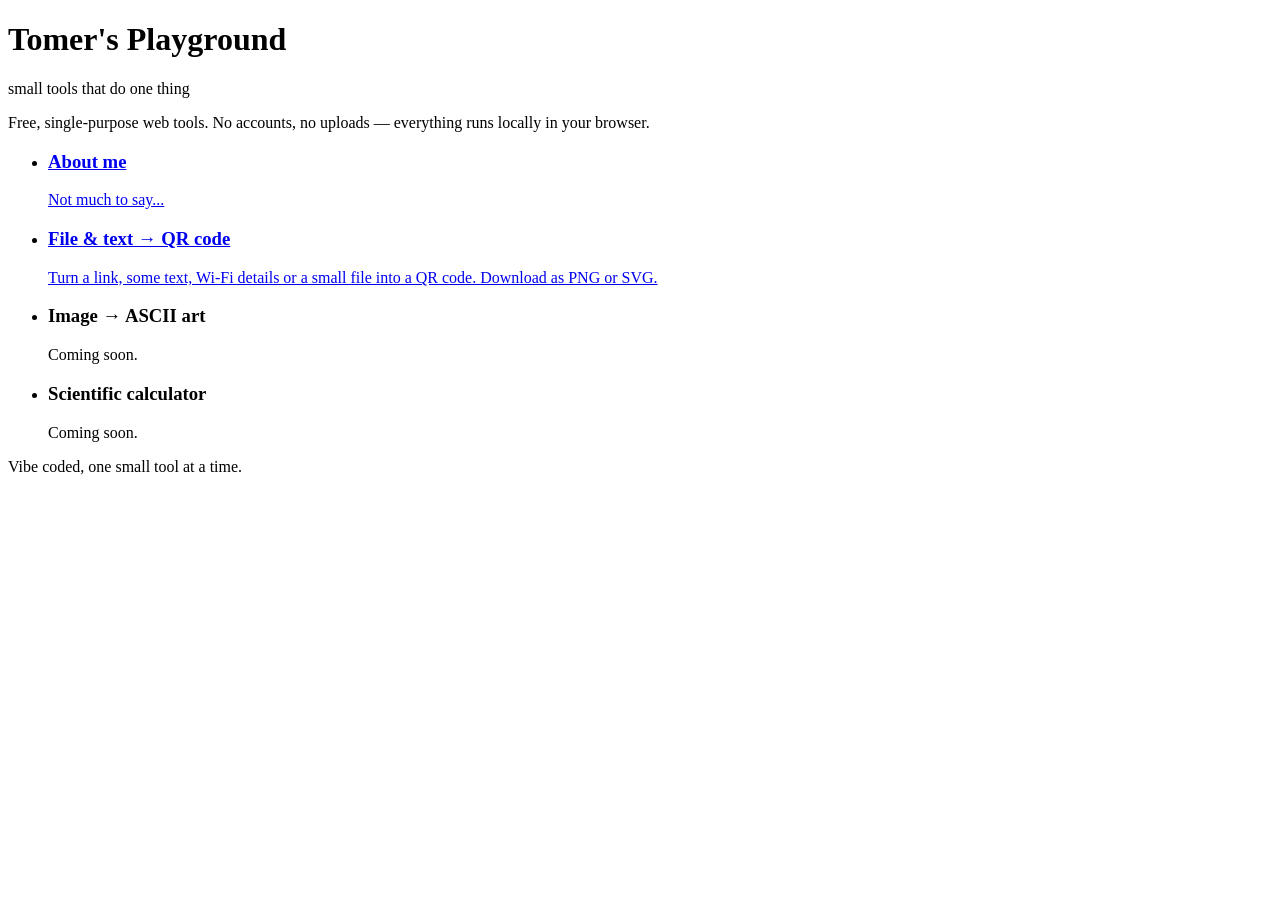
==== index.html @ a1868ddb "Match hub footer to the About page Co-Authored-By: Claude Sonnet 5.5 <noreply@anthropic.com>" ====
<!DOCTYPE html>
<html lang="en">
<head>
<meta charset="utf-8">
<meta name="viewport" content="width=device-width, initial-scale=1">
<title>Tomer's Playground — small tools that do one thing</title>
<meta name="description" content="A growing set of small, free, single-purpose web tools. No sign-up, nothing uploaded, everything runs in your browser.">
<link rel="stylesheet" href="./assets/style.css">
</head>
<body>
<div class="wrap">

  <header class="site">
    <h1>Tomer's Playground</h1>
    <span class="tag">small tools that do one thing</span>
  </header>

  <p class="lede">
    Free, single-purpose web tools. No accounts, no uploads — everything runs
    locally in your browser.
  </p>

  <ul class="grid">
    <li>
      <a class="card" href="./about/">
        <h3>About me</h3>
        <p>Not much to say...</p>
      </a>
    </li>
    <li>
      <a class="card" href="./qr/">
        <h3>File &amp; text → QR code</h3>
        <p>Turn a link, some text, Wi-Fi details or a small file into a QR code. Download as PNG or SVG.</p>
      </a>
    </li>
    <li>
      <span class="card soon">
        <h3>Image → ASCII art</h3>
        <p>Coming soon.</p>
      </span>
    </li>
    <li>
      <span class="card soon">
        <h3>Scientific calculator</h3>
        <p>Coming soon.</p>
      </span>
    </li>
  </ul>

  <footer class="site">
    Vibe coded, one small tool at a time.
  </footer>

</div>
</body>
</html>
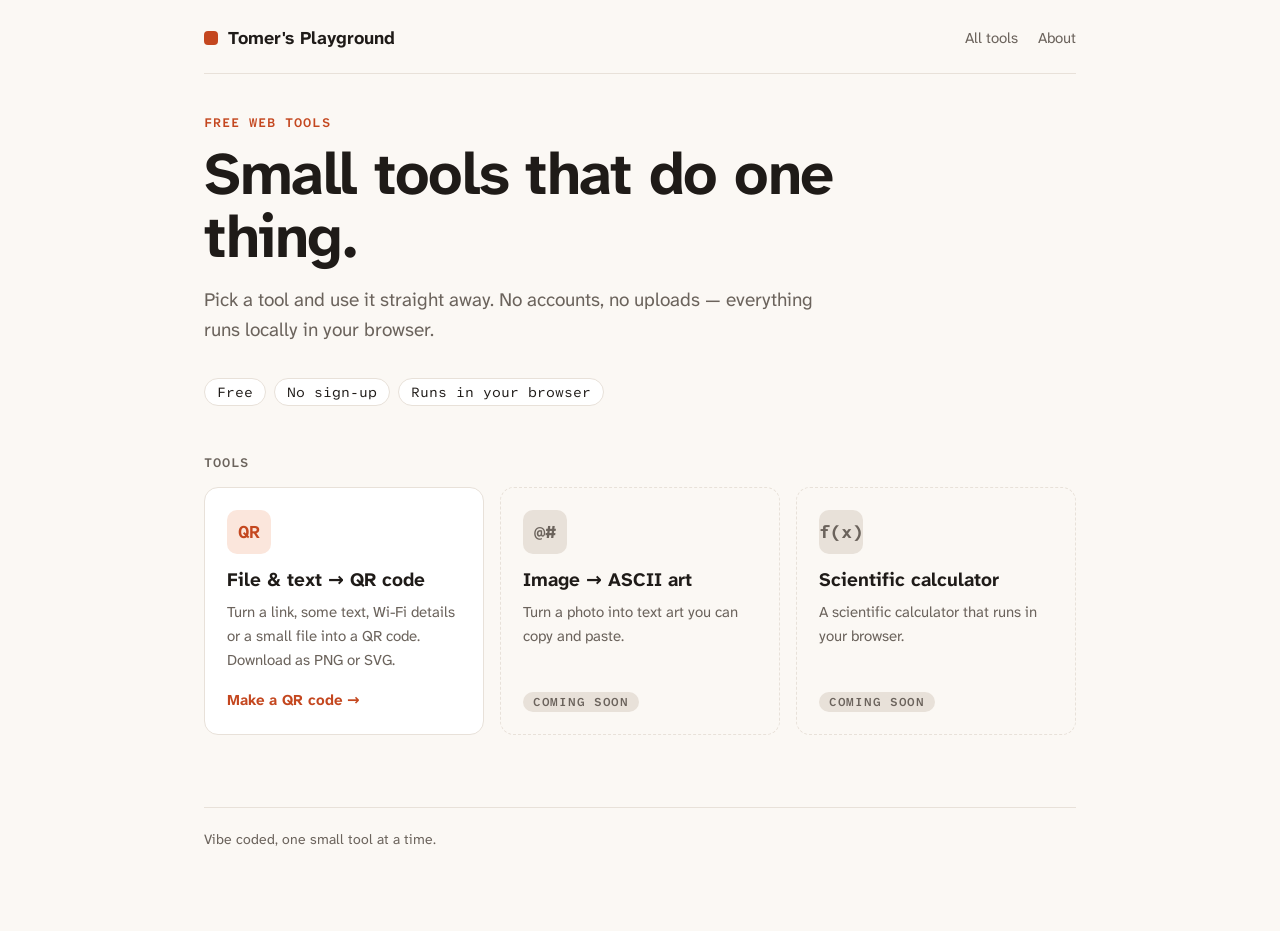
==== commit 750ef426: "Redesign the shared look: coral accent, Atkinson fonts, new header Agreed design decisions are recor" ====
--- a/index.html
+++ b/index.html
@@ -5,45 +5,101 @@
 <meta name="viewport" content="width=device-width, initial-scale=1">
 <title>Tomer's Playground — small tools that do one thing</title>
 <meta name="description" content="A growing set of small, free, single-purpose web tools. No sign-up, nothing uploaded, everything runs in your browser.">
+<link rel="preload" href="./assets/fonts/atkinson-next-latin.woff2" as="font" type="font/woff2" crossorigin>
 <link rel="stylesheet" href="./assets/style.css">
+<style>
+  /* Hero */
+  .hero { margin-bottom: 48px; }
+
+  .eyebrow {
+    margin: 0 0 12px;
+    color: var(--accent);
+    font: 600 13px var(--mono);
+    letter-spacing: .08em;
+    text-transform: uppercase;
+  }
+
+  .hero h1 {
+    margin: 0 0 16px;
+    max-width: 16ch;
+    font-size: clamp(36px, 7vw, 60px);
+    line-height: 1.05;
+    letter-spacing: -.025em;
+  }
+
+  .points {
+    display: flex;
+    flex-wrap: wrap;
+    gap: 8px;
+    margin: 0;
+    padding: 0;
+    list-style: none;
+    font: 14px var(--mono);
+  }
+
+  .points li {
+    padding: 4px 12px;
+    border: 1px solid var(--line);
+    border-radius: 999px;
+    background: var(--panel);
+  }
+
+  .section-title {
+    margin: 0 0 16px;
+    font: 600 13px var(--mono);
+    letter-spacing: .08em;
+    text-transform: uppercase;
+    color: var(--muted);
+  }
+</style>
 </head>
 <body>
 <div class="wrap">
 
   <header class="site">
-    <h1>Tomer's Playground</h1>
-    <span class="tag">small tools that do one thing</span>
+    <a class="brand" href="./">Tomer's Playground</a>
+    <nav class="site"><a href="./">All tools</a><a href="./about/">About</a></nav>
   </header>
 
-  <p class="lede">
-    Free, single-purpose web tools. No accounts, no uploads — everything runs
-    locally in your browser.
-  </p>
+  <section class="hero">
+    <p class="eyebrow">Free web tools</p>
+    <h1>Small tools that do one thing.</h1>
+    <p class="lede">
+      Pick a tool and use it straight away. No accounts, no uploads —
+      everything runs locally in your browser.
+    </p>
+    <ul class="points">
+      <li>Free</li>
+      <li>No sign-up</li>
+      <li>Runs in your browser</li>
+    </ul>
+  </section>
 
+  <h2 class="section-title">Tools</h2>
   <ul class="grid">
     <li>
-      <a class="card" href="./about/">
-        <h3>About me</h3>
-        <p>Not much to say...</p>
+      <a class="card" href="https://tsp-qr-maker.netlify.app/">
+        <span class="icon" aria-hidden="true">QR</span>
+        <h3>File &amp; text → QR code</h3>
+        <p>Turn a link, some text, Wi-Fi details or a small file into a QR code. Download as PNG or SVG.</p>
+        <span class="go">Make a QR code →</span>
       </a>
     </li>
     <li>
-      <a class="card" href="./qr/">
-        <h3>File &amp; text → QR code</h3>
-        <p>Turn a link, some text, Wi-Fi details or a small file into a QR code. Download as PNG or SVG.</p>
-      </a>
+      <div class="card soon">
+        <span class="icon" aria-hidden="true">@#</span>
+        <h3>Image → ASCII art</h3>
+        <p>Turn a photo into text art you can copy and paste.</p>
+        <span class="badge">Coming soon</span>
+      </div>
     </li>
     <li>
-      <span class="card soon">
-        <h3>Image → ASCII art</h3>
-        <p>Coming soon.</p>
-      </span>
-    </li>
-    <li>
-      <span class="card soon">
+      <div class="card soon">
+        <span class="icon" aria-hidden="true">f(x)</span>
         <h3>Scientific calculator</h3>
-        <p>Coming soon.</p>
-      </span>
+        <p>A scientific calculator that runs in your browser.</p>
+        <span class="badge">Coming soon</span>
+      </div>
     </li>
   </ul>
 
--- a/assets/style.css
+++ b/assets/style.css
@@ -0,0 +1,260 @@
+/* Shared shell for the main site and every subsite.
+   Copied verbatim into each tool repo; edit here first, then copy. */
+
+@font-face {
+  font-family: "Atkinson Hyperlegible Next";
+  src: url("./fonts/atkinson-next-latin.woff2") format("woff2");
+  font-weight: 200 800;
+  font-display: swap;
+  unicode-range: U+0000-00FF, U+0131, U+0152-0153, U+02BB-02BC, U+02C6, U+02DA, U+02DC, U+0304, U+0308, U+0329, U+2000-206F, U+20AC, U+2122, U+2191, U+2193, U+2212, U+2215, U+FEFF, U+FFFD;
+}
+
+@font-face {
+  font-family: "Atkinson Hyperlegible Mono";
+  src: url("./fonts/atkinson-mono-latin.woff2") format("woff2");
+  font-weight: 200 800;
+  font-display: swap;
+  unicode-range: U+0000-00FF, U+0131, U+0152-0153, U+02BB-02BC, U+02C6, U+02DA, U+02DC, U+0304, U+0308, U+0329, U+2000-206F, U+20AC, U+2122, U+2191, U+2193, U+2212, U+2215, U+FEFF, U+FFFD;
+}
+
+:root {
+  --bg: #fbf8f4;
+  --panel: #ffffff;
+  --ink: #1f1b18;
+  --muted: #6b635c;
+  --line: #e8e1d9;
+  --accent: #c4471f;
+  --accent-soft: #fbe6dc;
+  --accent-ink: #ffffff;
+  --warn: #9a4a1e;
+  --radius: 14px;
+  --mono: "Atkinson Hyperlegible Mono", ui-monospace, SFMono-Regular, Menlo, Consolas, monospace;
+  --sans: "Atkinson Hyperlegible Next", system-ui, -apple-system, "Segoe UI", Roboto, sans-serif;
+}
+
+@media (prefers-color-scheme: dark) {
+  :root {
+    --bg: #16130f;
+    --panel: #211d19;
+    --ink: #ede7e0;
+    --muted: #a39a91;
+    --line: #342e28;
+    --accent: #ff8a65;
+    --accent-soft: #3a2219;
+    --accent-ink: #1a0d07;
+    --warn: #e08a5a;
+  }
+}
+
+* { box-sizing: border-box; }
+
+body {
+  margin: 0;
+  background: var(--bg);
+  color: var(--ink);
+  font: 17px/1.6 var(--sans);
+  -webkit-font-smoothing: antialiased;
+}
+
+.wrap {
+  max-width: 920px;
+  margin: 0 auto;
+  padding: 24px 24px 80px;
+}
+
+a { color: var(--accent); text-underline-offset: .18em; }
+
+:focus-visible { outline: 2px solid var(--accent); outline-offset: 2px; }
+
+/* Header: brand left, links right. Same on every page. */
+header.site {
+  display: flex;
+  align-items: center;
+  justify-content: space-between;
+  gap: 12px 24px;
+  flex-wrap: wrap;
+  padding-bottom: 20px;
+  margin-bottom: 40px;
+  border-bottom: 1px solid var(--line);
+}
+
+.brand {
+  display: inline-flex;
+  align-items: center;
+  gap: 10px;
+  color: var(--ink);
+  font-weight: 700;
+  font-size: 18px;
+  text-decoration: none;
+}
+
+.brand::before {
+  content: "";
+  width: 14px;
+  height: 14px;
+  border-radius: 4px;
+  background: var(--accent);
+}
+
+nav.site { display: flex; flex-wrap: wrap; gap: 8px 20px; font-size: 15px; }
+nav.site a { color: var(--muted); text-decoration: none; }
+nav.site a:hover, nav.site a[aria-current="page"] { color: var(--ink); }
+
+/* Page title on tool pages; the hub and About style their own. */
+h1 {
+  margin: 0 0 12px;
+  font-size: clamp(30px, 5vw, 42px);
+  line-height: 1.12;
+  letter-spacing: -.02em;
+}
+
+/* Older tool pages still use a crumb line under the header. */
+.crumb { font-size: 14px; color: var(--muted); margin-bottom: 20px; }
+.crumb a { text-decoration: none; }
+.crumb a:hover { text-decoration: underline; }
+
+.lede {
+  color: var(--muted);
+  max-width: 52ch;
+  font-size: 19px;
+  margin: 0 0 32px;
+}
+
+/* Card grid used by the hub page */
+.grid {
+  display: grid;
+  grid-template-columns: repeat(auto-fill, minmax(260px, 1fr));
+  gap: 16px;
+  margin: 0;
+  padding: 0;
+  list-style: none;
+}
+
+.card {
+  display: flex;
+  flex-direction: column;
+  gap: 8px;
+  height: 100%;
+  background: var(--panel);
+  border: 1px solid var(--line);
+  border-radius: var(--radius);
+  padding: 22px;
+  text-decoration: none;
+  color: inherit;
+  transition: border-color .12s ease, transform .12s ease, box-shadow .12s ease;
+}
+
+a.card:hover {
+  border-color: var(--accent);
+  transform: translateY(-2px);
+  box-shadow: 0 6px 20px -12px var(--accent);
+}
+
+.card .icon {
+  display: grid;
+  place-items: center;
+  width: 44px;
+  height: 44px;
+  margin-bottom: 6px;
+  border-radius: 10px;
+  background: var(--accent-soft);
+  color: var(--accent);
+  font: 700 18px var(--mono);
+}
+
+.card h3 { margin: 0; font-size: 19px; line-height: 1.3; }
+.card p { margin: 0; font-size: 15px; color: var(--muted); }
+.card .go { margin-top: auto; padding-top: 8px; font-weight: 700; font-size: 15px; color: var(--accent); }
+
+.card.soon { background: transparent; border-style: dashed; }
+.card.soon .icon { background: var(--line); color: var(--muted); }
+.card .badge {
+  align-self: flex-start;
+  margin-top: auto;
+  padding: 2px 10px;
+  border-radius: 999px;
+  background: var(--line);
+  color: var(--muted);
+  font: 600 12px var(--mono);
+  letter-spacing: .06em;
+  text-transform: uppercase;
+}
+
+/* Tool UI */
+.panel {
+  background: var(--panel);
+  border: 1px solid var(--line);
+  border-radius: var(--radius);
+  padding: 20px;
+}
+
+label { display: block; font-size: 14px; color: var(--muted); margin-bottom: 6px; }
+
+textarea, input[type="text"], input[type="number"], select {
+  width: 100%;
+  font: 15px/1.5 var(--sans);
+  color: var(--ink);
+  background: var(--bg);
+  border: 1px solid var(--line);
+  border-radius: 10px;
+  padding: 10px 12px;
+}
+
+textarea { resize: vertical; min-height: 110px; font-family: var(--mono); }
+
+textarea:focus, input[type="text"]:focus, input[type="number"]:focus, select:focus {
+  outline: none;
+  border-color: var(--accent);
+  box-shadow: 0 0 0 3px var(--accent-soft);
+}
+
+input[type="range"] { width: 100%; accent-color: var(--accent); }
+input[type="checkbox"], input[type="radio"] { accent-color: var(--accent); }
+
+input[type="file"] { font: 15px var(--sans); color: var(--muted); max-width: 100%; }
+input[type="file"]::file-selector-button {
+  margin-right: 12px;
+  font: 600 15px var(--sans);
+  padding: 10px 16px;
+  border-radius: 10px;
+  border: 1px solid var(--accent);
+  background: var(--accent);
+  color: var(--accent-ink);
+  cursor: pointer;
+}
+
+button {
+  font: 600 15px var(--sans);
+  padding: 10px 16px;
+  border-radius: 10px;
+  border: 1px solid var(--line);
+  background: var(--panel);
+  color: var(--ink);
+  cursor: pointer;
+}
+
+button:hover { border-color: var(--accent); }
+button.primary { background: var(--accent); color: var(--accent-ink); border-color: var(--accent); }
+button.primary:hover { filter: brightness(1.08); }
+button:disabled { opacity: .45; cursor: not-allowed; }
+
+footer.site p { margin: 0 0 4px; }
+
+footer.site {
+  margin-top: 72px;
+  padding-top: 20px;
+  border-top: 1px solid var(--line);
+  font-size: 14px;
+  color: var(--muted);
+}
+
+@media (max-width: 560px) {
+  body { font-size: 16px; }
+  .wrap { padding: 18px 18px 64px; }
+  header.site { margin-bottom: 28px; }
+  .lede { font-size: 17px; }
+}
+
+@media (prefers-reduced-motion: reduce) {
+  .card, a.card:hover { transition: none; transform: none; }
+}
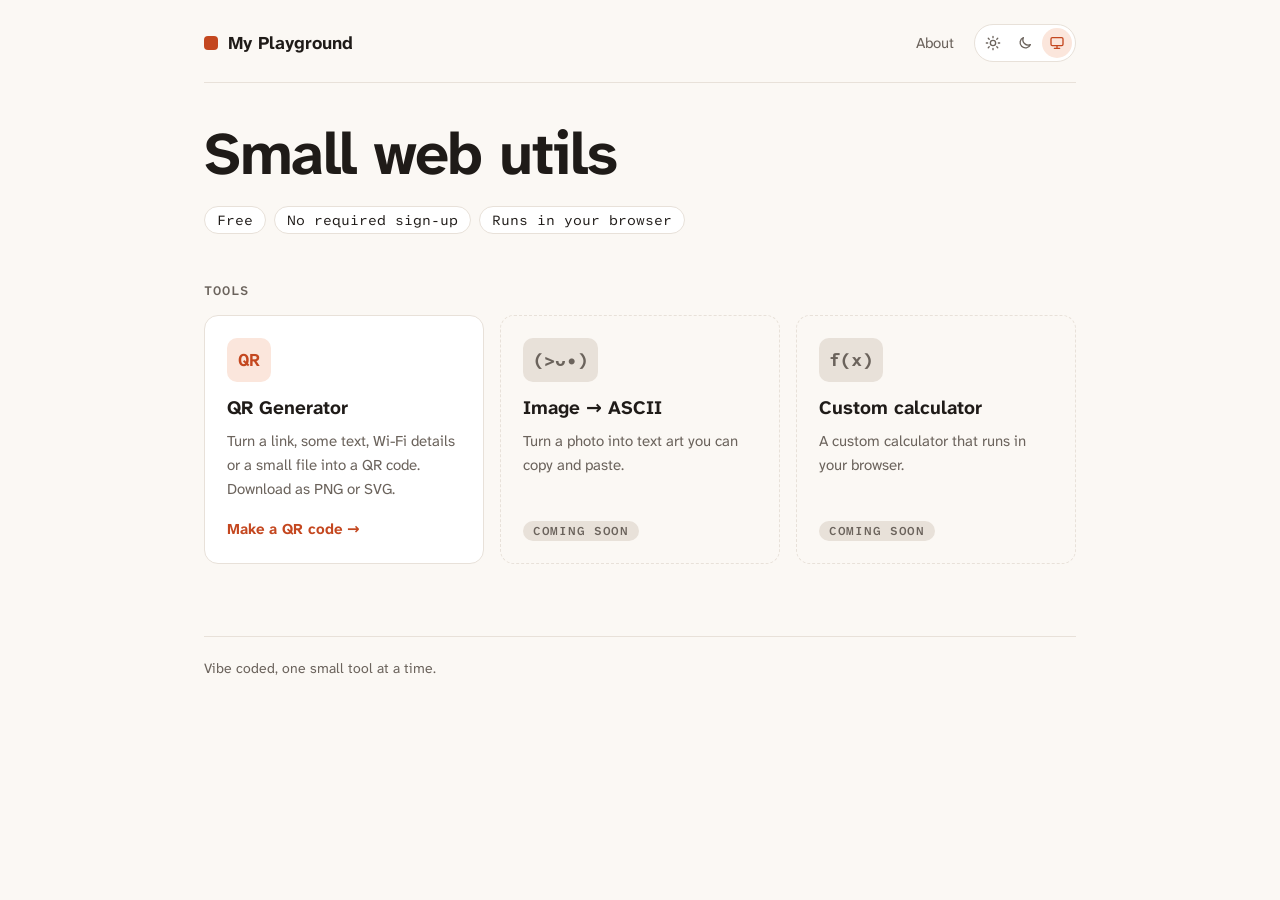
==== commit 34776630: "Rename to My Playground, trim hub copy, add theme switch The site is a passion project first, so the" ====
--- a/index.html
+++ b/index.html
@@ -3,24 +3,17 @@
 <head>
 <meta charset="utf-8">
 <meta name="viewport" content="width=device-width, initial-scale=1">
-<title>Tomer's Playground — small tools that do one thing</title>
-<meta name="description" content="A growing set of small, free, single-purpose web tools. No sign-up, nothing uploaded, everything runs in your browser.">
+<title>My Playground</title>
+<meta name="description" content="A growing set of small, free, single-purpose web tools. No required sign-up, everything runs in your browser.">
 <link rel="preload" href="./assets/fonts/atkinson-next-latin.woff2" as="font" type="font/woff2" crossorigin>
 <link rel="stylesheet" href="./assets/style.css">
+<script src="./assets/theme.js"></script>
 <style>
   /* Hero */
   .hero { margin-bottom: 48px; }
 
-  .eyebrow {
-    margin: 0 0 12px;
-    color: var(--accent);
-    font: 600 13px var(--mono);
-    letter-spacing: .08em;
-    text-transform: uppercase;
-  }
-
   .hero h1 {
-    margin: 0 0 16px;
+    margin: 0 0 20px;
     max-width: 16ch;
     font-size: clamp(36px, 7vw, 60px);
     line-height: 1.05;
@@ -57,20 +50,15 @@
 <div class="wrap">
 
   <header class="site">
-    <a class="brand" href="./">Tomer's Playground</a>
-    <nav class="site"><a href="./">All tools</a><a href="./about/">About</a></nav>
+    <a class="brand" href="./">My Playground</a>
+    <nav class="site"><a href="./about/">About</a></nav>
   </header>
 
   <section class="hero">
-    <p class="eyebrow">Free web tools</p>
-    <h1>Small tools that do one thing.</h1>
-    <p class="lede">
-      Pick a tool and use it straight away. No accounts, no uploads —
-      everything runs locally in your browser.
-    </p>
+    <h1>Small web utils</h1>
     <ul class="points">
       <li>Free</li>
-      <li>No sign-up</li>
+      <li>No required sign-up</li>
       <li>Runs in your browser</li>
     </ul>
   </section>
@@ -80,15 +68,15 @@
     <li>
       <a class="card" href="https://tsp-qr-maker.netlify.app/">
         <span class="icon" aria-hidden="true">QR</span>
-        <h3>File &amp; text → QR code</h3>
+        <h3>QR Generator</h3>
         <p>Turn a link, some text, Wi-Fi details or a small file into a QR code. Download as PNG or SVG.</p>
         <span class="go">Make a QR code →</span>
       </a>
     </li>
     <li>
       <div class="card soon">
-        <span class="icon" aria-hidden="true">@#</span>
-        <h3>Image → ASCII art</h3>
+        <span class="icon" aria-hidden="true">(&gt;ᴗ•)</span>
+        <h3>Image → ASCII</h3>
         <p>Turn a photo into text art you can copy and paste.</p>
         <span class="badge">Coming soon</span>
       </div>
@@ -96,8 +84,8 @@
     <li>
       <div class="card soon">
         <span class="icon" aria-hidden="true">f(x)</span>
-        <h3>Scientific calculator</h3>
-        <p>A scientific calculator that runs in your browser.</p>
+        <h3>Custom calculator</h3>
+        <p>A custom calculator that runs in your browser.</p>
         <span class="badge">Coming soon</span>
       </div>
     </li>
--- a/assets/style.css
+++ b/assets/style.css
@@ -28,12 +28,15 @@
   --accent-ink: #ffffff;
   --warn: #9a4a1e;
   --radius: 14px;
+  color-scheme: light;
   --mono: "Atkinson Hyperlegible Mono", ui-monospace, SFMono-Regular, Menlo, Consolas, monospace;
   --sans: "Atkinson Hyperlegible Next", system-ui, -apple-system, "Segoe UI", Roboto, sans-serif;
 }
 
+/* Dark tokens apply when the system asks for dark (unless the visitor picked
+   light), or when the visitor picked dark. theme.js sets data-theme. */
 @media (prefers-color-scheme: dark) {
-  :root {
+  :root:not([data-theme="light"]) {
     --bg: #16130f;
     --panel: #211d19;
     --ink: #ede7e0;
@@ -43,7 +46,21 @@
     --accent-soft: #3a2219;
     --accent-ink: #1a0d07;
     --warn: #e08a5a;
+    color-scheme: dark;
   }
+}
+
+:root[data-theme="dark"] {
+  --bg: #16130f;
+  --panel: #211d19;
+  --ink: #ede7e0;
+  --muted: #a39a91;
+  --line: #342e28;
+  --accent: #ff8a65;
+  --accent-soft: #3a2219;
+  --accent-ink: #1a0d07;
+  --warn: #e08a5a;
+  color-scheme: dark;
 }
 
 * { box-sizing: border-box; }
@@ -96,9 +113,59 @@
   background: var(--accent);
 }
 
-nav.site { display: flex; flex-wrap: wrap; gap: 8px 20px; font-size: 15px; }
+nav.site { display: flex; flex-wrap: wrap; align-items: center; gap: 8px 20px; font-size: 15px; }
 nav.site a { color: var(--muted); text-decoration: none; }
 nav.site a:hover, nav.site a[aria-current="page"] { color: var(--ink); }
+
+/* Light / dark / system switch, added to nav.site by theme.js */
+.theme-switch {
+  display: inline-flex;
+  gap: 2px;
+  padding: 3px;
+  border: 1px solid var(--line);
+  border-radius: 999px;
+  background: var(--panel);
+}
+
+.theme-switch button {
+  position: relative;
+  display: grid;
+  place-items: center;
+  width: 30px;
+  height: 30px;
+  padding: 0;
+  border: 0;
+  border-radius: 999px;
+  background: transparent;
+  color: var(--muted);
+}
+
+.theme-switch button:hover { color: var(--ink); }
+.theme-switch button[aria-pressed="true"] { background: var(--accent-soft); color: var(--accent); }
+.theme-switch svg { width: 16px; height: 16px; }
+
+/* Label pops up after a short hover, or straight away on keyboard focus */
+.theme-switch button::after {
+  content: attr(data-tip);
+  position: absolute;
+  top: calc(100% + 8px);
+  left: 50%;
+  z-index: 10;
+  transform: translateX(-50%);
+  padding: 4px 8px;
+  border-radius: 6px;
+  background: var(--ink);
+  color: var(--bg);
+  font: 500 12px var(--sans);
+  white-space: nowrap;
+  opacity: 0;
+  visibility: hidden;
+  pointer-events: none;
+  transition: opacity .12s ease, visibility .12s;
+}
+
+.theme-switch button:hover::after { opacity: 1; visibility: visible; transition-delay: .5s; }
+.theme-switch button:focus-visible::after { opacity: 1; visibility: visible; }
 
 /* Page title on tool pages; the hub and About style their own. */
 h1 {
@@ -153,8 +220,10 @@
 .card .icon {
   display: grid;
   place-items: center;
-  width: 44px;
+  align-self: flex-start;
+  min-width: 44px;
   height: 44px;
+  padding: 0 10px;
   margin-bottom: 6px;
   border-radius: 10px;
   background: var(--accent-soft);
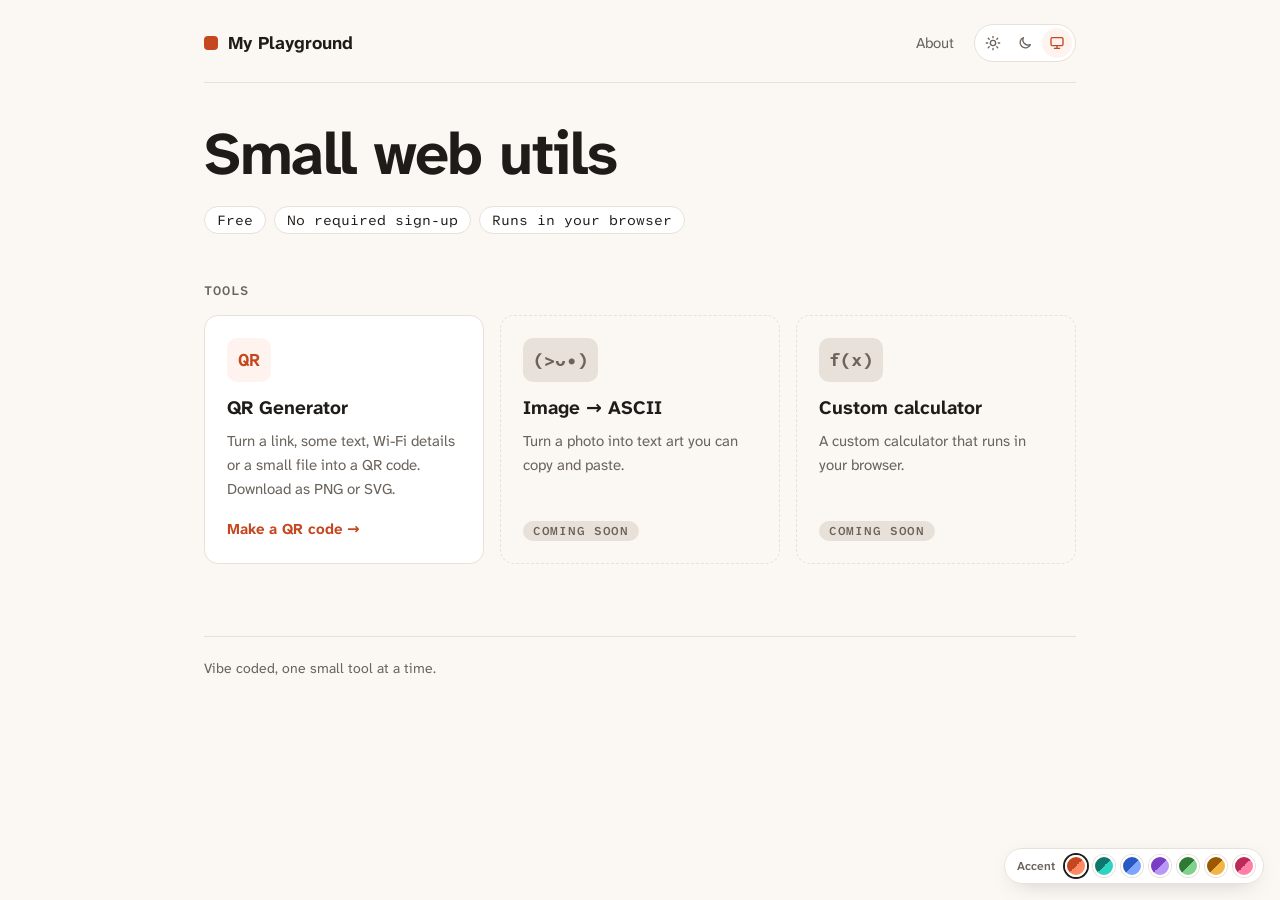
==== commit 4b53e484: "Add a temporary accent colour picker; fix coral tint contrast assets/accent-preview.js adds a floati" ====
--- a/index.html
+++ b/index.html
@@ -8,6 +8,7 @@
 <link rel="preload" href="./assets/fonts/atkinson-next-latin.woff2" as="font" type="font/woff2" crossorigin>
 <link rel="stylesheet" href="./assets/style.css">
 <script src="./assets/theme.js"></script>
+<script src="./assets/accent-preview.js"></script>
 <style>
   /* Hero */
   .hero { margin-bottom: 48px; }
--- a/assets/style.css
+++ b/assets/style.css
@@ -24,7 +24,7 @@
   --muted: #6b635c;
   --line: #e8e1d9;
   --accent: #c4471f;
-  --accent-soft: #fbe6dc;
+  --accent-soft: #fef3ee;
   --accent-ink: #ffffff;
   --warn: #9a4a1e;
   --radius: 14px;
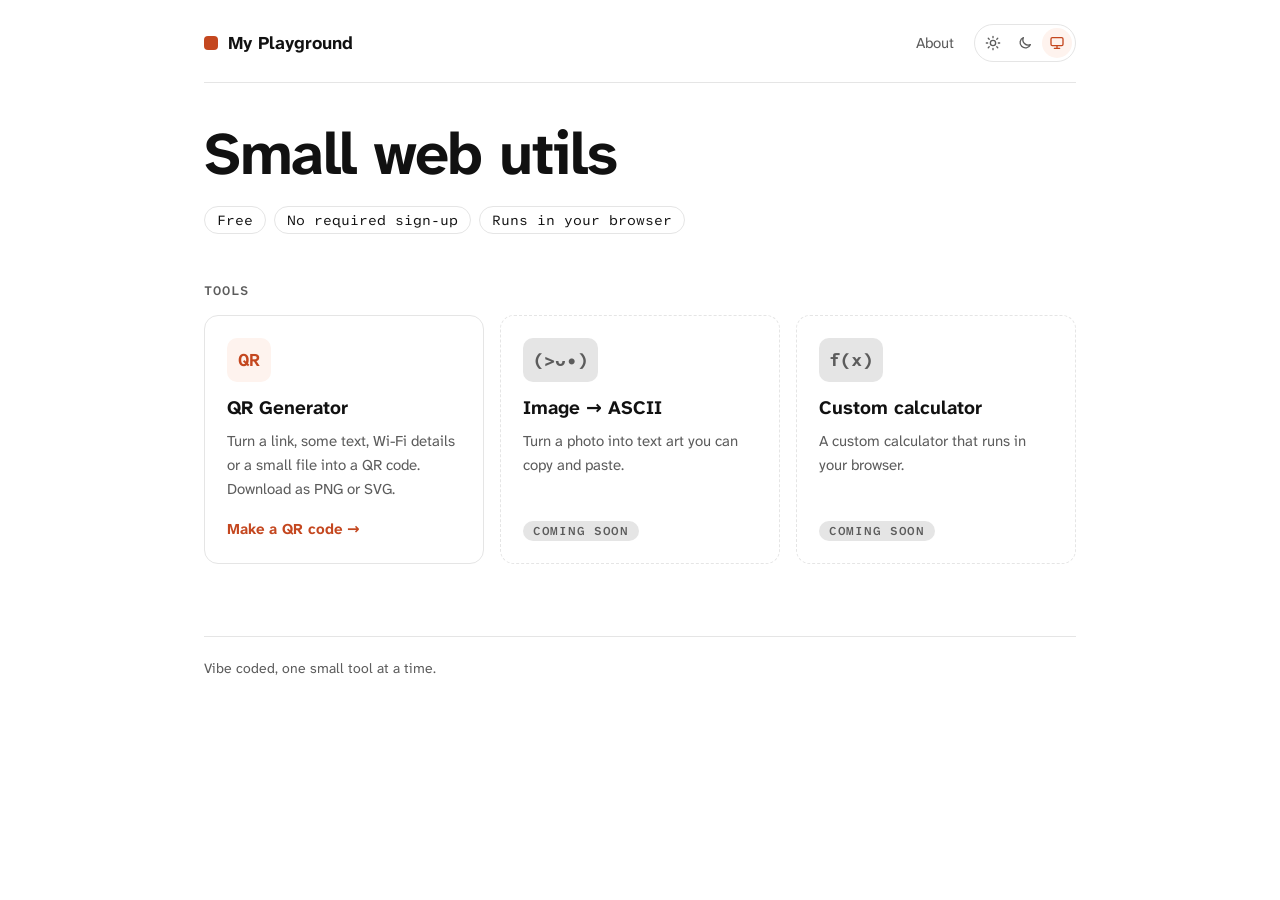
==== commit cb3655ff: "Use the black-and-white backdrop; remove the colour picker Chosen from the temporary backdrop previe" ====
--- a/index.html
+++ b/index.html
@@ -8,7 +8,6 @@
 <link rel="preload" href="./assets/fonts/atkinson-next-latin.woff2" as="font" type="font/woff2" crossorigin>
 <link rel="stylesheet" href="./assets/style.css">
 <script src="./assets/theme.js"></script>
-<script src="./assets/accent-preview.js"></script>
 <style>
   /* Hero */
   .hero { margin-bottom: 48px; }
--- a/assets/style.css
+++ b/assets/style.css
@@ -18,11 +18,11 @@
 }
 
 :root {
-  --bg: #fbf8f4;
+  --bg: #ffffff;
   --panel: #ffffff;
-  --ink: #1f1b18;
-  --muted: #6b635c;
-  --line: #e8e1d9;
+  --ink: #111111;
+  --muted: #5c5c5c;
+  --line: #e5e5e5;
   --accent: #c4471f;
   --accent-soft: #fef3ee;
   --accent-ink: #ffffff;
@@ -37,11 +37,11 @@
    light), or when the visitor picked dark. theme.js sets data-theme. */
 @media (prefers-color-scheme: dark) {
   :root:not([data-theme="light"]) {
-    --bg: #16130f;
-    --panel: #211d19;
-    --ink: #ede7e0;
-    --muted: #a39a91;
-    --line: #342e28;
+    --bg: #000000;
+    --panel: #0e0e0e;
+    --ink: #f0f0f0;
+    --muted: #a3a3a3;
+    --line: #262626;
     --accent: #ff8a65;
     --accent-soft: #3a2219;
     --accent-ink: #1a0d07;
@@ -51,11 +51,11 @@
 }
 
 :root[data-theme="dark"] {
-  --bg: #16130f;
-  --panel: #211d19;
-  --ink: #ede7e0;
-  --muted: #a39a91;
-  --line: #342e28;
+  --bg: #000000;
+  --panel: #0e0e0e;
+  --ink: #f0f0f0;
+  --muted: #a3a3a3;
+  --line: #262626;
   --accent: #ff8a65;
   --accent-soft: #3a2219;
   --accent-ink: #1a0d07;
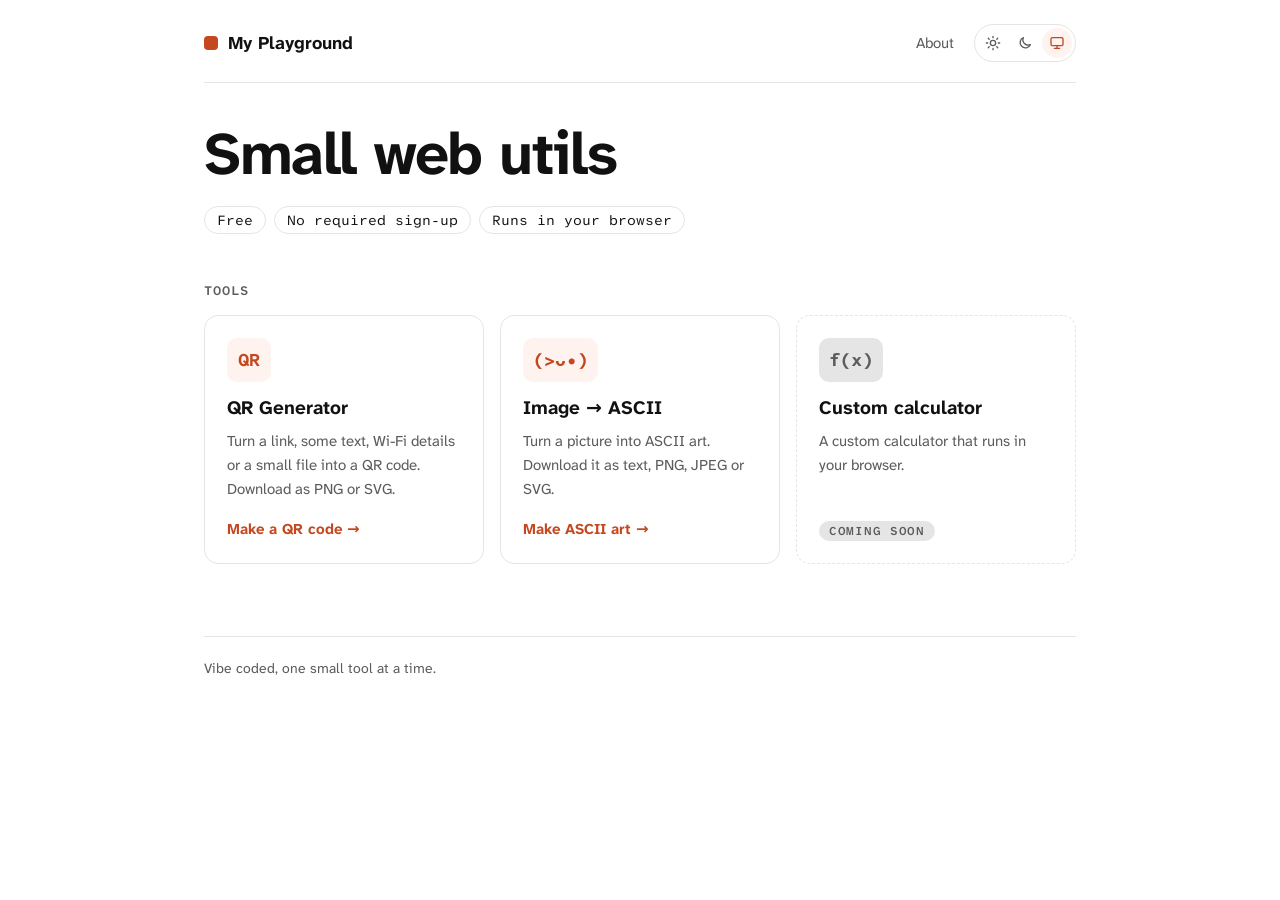
==== commit e16f740e: "Link Image to ASCII from the hub The converter is launched at https://image-2-ascii.netlify.app/, so" ====
--- a/index.html
+++ b/index.html
@@ -74,12 +74,12 @@
       </a>
     </li>
     <li>
-      <div class="card soon">
+      <a class="card" href="https://image-2-ascii.netlify.app/">
         <span class="icon" aria-hidden="true">(&gt;ᴗ•)</span>
         <h3>Image → ASCII</h3>
-        <p>Turn a photo into text art you can copy and paste.</p>
-        <span class="badge">Coming soon</span>
-      </div>
+        <p>Turn a picture into ASCII art. Download it as text, PNG, JPEG or SVG.</p>
+        <span class="go">Make ASCII art →</span>
+      </a>
     </li>
     <li>
       <div class="card soon">
